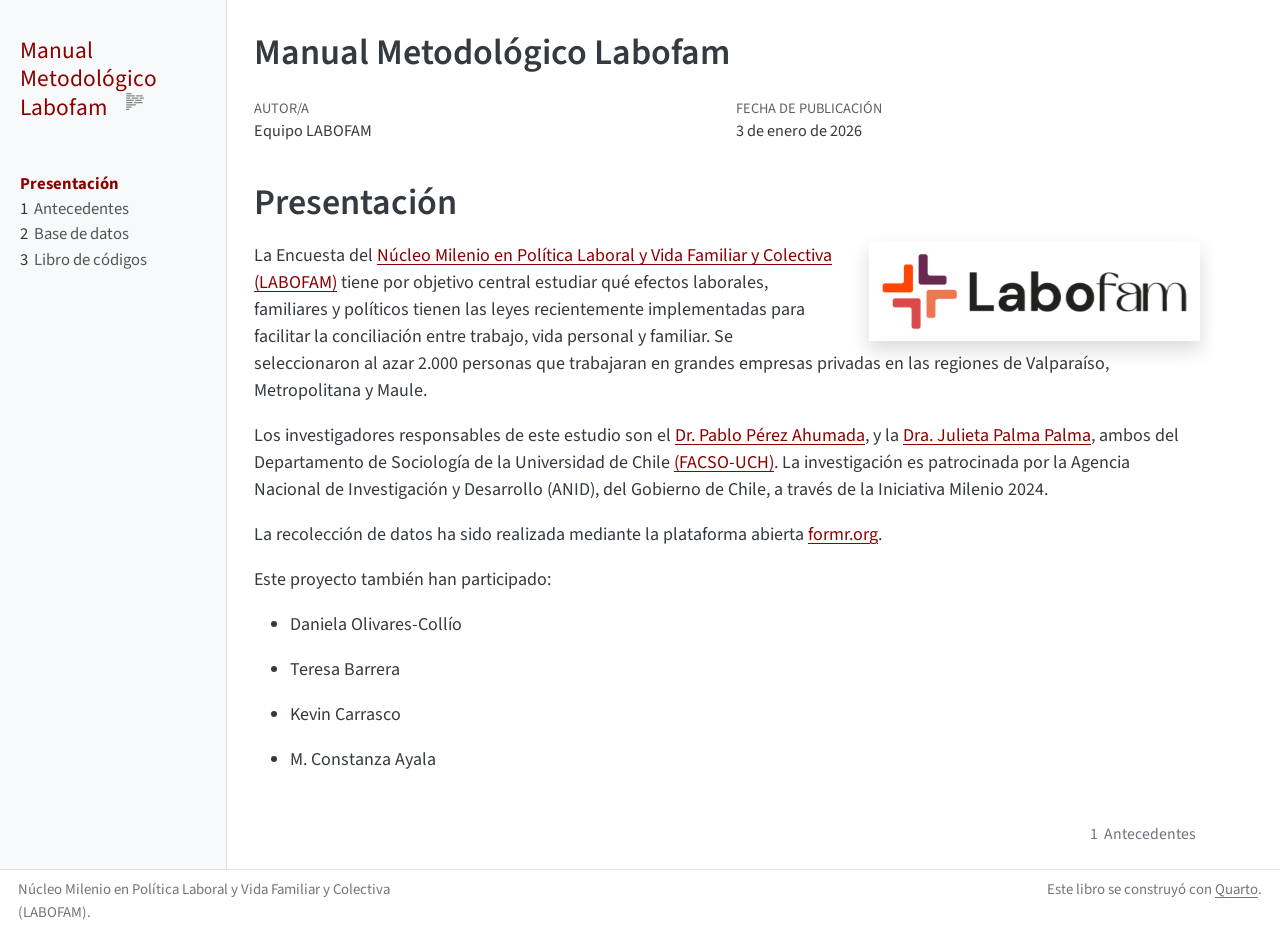
==== docs/index.html @ 16f9376f "Initial commit" ====
<!DOCTYPE html>
<html xmlns="http://www.w3.org/1999/xhtml" lang="es" xml:lang="es"><head>

<meta charset="utf-8">
<meta name="generator" content="quarto-1.7.33">

<meta name="viewport" content="width=device-width, initial-scale=1.0, user-scalable=yes">

<meta name="author" content="Equipo LABOFAM">

<title>Manual Metodológico Labofam</title>
<style>
code{white-space: pre-wrap;}
span.smallcaps{font-variant: small-caps;}
div.columns{display: flex; gap: min(4vw, 1.5em);}
div.column{flex: auto; overflow-x: auto;}
div.hanging-indent{margin-left: 1.5em; text-indent: -1.5em;}
ul.task-list{list-style: none;}
ul.task-list li input[type="checkbox"] {
  width: 0.8em;
  margin: 0 0.8em 0.2em -1em; /* quarto-specific, see https://github.com/quarto-dev/quarto-cli/issues/4556 */ 
  vertical-align: middle;
}
</style>


<script src="site_libs/quarto-nav/quarto-nav.js"></script>
<script src="site_libs/quarto-nav/headroom.min.js"></script>
<script src="site_libs/clipboard/clipboard.min.js"></script>
<script src="site_libs/quarto-search/autocomplete.umd.js"></script>
<script src="site_libs/quarto-search/fuse.min.js"></script>
<script src="site_libs/quarto-search/quarto-search.js"></script>
<meta name="quarto:offset" content="./">
<link href="./01-antecedents.html" rel="next">
<link href="./labofam.svg" rel="icon" type="image/svg+xml">
<script src="site_libs/quarto-html/quarto.js" type="module"></script>
<script src="site_libs/quarto-html/tabsets/tabsets.js" type="module"></script>
<script src="site_libs/quarto-html/popper.min.js"></script>
<script src="site_libs/quarto-html/tippy.umd.min.js"></script>
<script src="site_libs/quarto-html/anchor.min.js"></script>
<link href="site_libs/quarto-html/tippy.css" rel="stylesheet">
<link href="site_libs/quarto-html/quarto-syntax-highlighting-ea385d0e468b0dd5ea5bf0780b1290d9.css" rel="stylesheet" id="quarto-text-highlighting-styles">
<script src="site_libs/bootstrap/bootstrap.min.js"></script>
<link href="site_libs/bootstrap/bootstrap-icons.css" rel="stylesheet">
<link href="site_libs/bootstrap/bootstrap-22fdcfaab783b4487571ea21b132e35e.min.css" rel="stylesheet" append-hash="true" id="quarto-bootstrap" data-mode="light">
<script id="quarto-search-options" type="application/json">{
  "location": "sidebar",
  "copy-button": false,
  "collapse-after": 3,
  "panel-placement": "start",
  "type": "textbox",
  "limit": 50,
  "keyboard-shortcut": [
    "f",
    "/",
    "s"
  ],
  "language": {
    "search-no-results-text": "Sin resultados",
    "search-matching-documents-text": "documentos encontrados",
    "search-copy-link-title": "Copiar el enlace en la búsqueda",
    "search-hide-matches-text": "Ocultar resultados adicionales",
    "search-more-match-text": "resultado adicional en este documento",
    "search-more-matches-text": "resultados adicionales en este documento",
    "search-clear-button-title": "Borrar",
    "search-text-placeholder": "",
    "search-detached-cancel-button-title": "Cancelar",
    "search-submit-button-title": "Enviar",
    "search-label": "Buscar"
  }
}</script>


</head>

<body class="nav-sidebar docked fullcontent quarto-light">

<div id="quarto-search-results"></div>
  <header id="quarto-header" class="headroom fixed-top">
  <nav class="quarto-secondary-nav">
    <div class="container-fluid d-flex">
      <button type="button" class="quarto-btn-toggle btn" data-bs-toggle="collapse" role="button" data-bs-target=".quarto-sidebar-collapse-item" aria-controls="quarto-sidebar" aria-expanded="false" aria-label="Alternar barra lateral" onclick="if (window.quartoToggleHeadroom) { window.quartoToggleHeadroom(); }">
        <i class="bi bi-layout-text-sidebar-reverse"></i>
      </button>
        <nav class="quarto-page-breadcrumbs" aria-label="breadcrumb"><ol class="breadcrumb"><li class="breadcrumb-item"><a href="./index.html">Presentación</a></li></ol></nav>
        <a class="flex-grow-1" role="navigation" data-bs-toggle="collapse" data-bs-target=".quarto-sidebar-collapse-item" aria-controls="quarto-sidebar" aria-expanded="false" aria-label="Alternar barra lateral" onclick="if (window.quartoToggleHeadroom) { window.quartoToggleHeadroom(); }">      
        </a>
      <button type="button" class="btn quarto-search-button" aria-label="Buscar" onclick="window.quartoOpenSearch();">
        <i class="bi bi-search"></i>
      </button>
    </div>
  </nav>
</header>
<!-- content -->
<div id="quarto-content" class="quarto-container page-columns page-rows-contents page-layout-article">
<!-- sidebar -->
  <nav id="quarto-sidebar" class="sidebar collapse collapse-horizontal quarto-sidebar-collapse-item sidebar-navigation docked overflow-auto">
    <div class="pt-lg-2 mt-2 text-left sidebar-header">
    <div class="sidebar-title mb-0 py-0">
      <a href="./">Manual Metodológico Labofam</a> 
        <div class="sidebar-tools-main">
    <a href="https://github.com/kevin-carrasco/labofam-codebook" title="Ejecutar el código" class="quarto-navigation-tool px-1" aria-label="Ejecutar el código"><i class="bi bi-github"></i></a>
  <a href="" class="quarto-reader-toggle quarto-navigation-tool px-1" onclick="window.quartoToggleReader(); return false;" title="Alternar modo lector">
  <div class="quarto-reader-toggle-btn">
  <i class="bi"></i>
  </div>
</a>
</div>
    </div>
      </div>
        <div class="mt-2 flex-shrink-0 align-items-center">
        <div class="sidebar-search">
        <div id="quarto-search" class="" title="Buscar"></div>
        </div>
        </div>
    <div class="sidebar-menu-container"> 
    <ul class="list-unstyled mt-1">
        <li class="sidebar-item">
  <div class="sidebar-item-container"> 
  <a href="./index.html" class="sidebar-item-text sidebar-link active">
 <span class="menu-text">Presentación</span></a>
  </div>
</li>
        <li class="sidebar-item">
  <div class="sidebar-item-container"> 
  <a href="./01-antecedents.html" class="sidebar-item-text sidebar-link">
 <span class="menu-text"><span class="chapter-number">1</span>&nbsp; <span class="chapter-title">Antecedentes</span></span></a>
  </div>
</li>
        <li class="sidebar-item">
  <div class="sidebar-item-container"> 
  <a href="./02-database.html" class="sidebar-item-text sidebar-link">
 <span class="menu-text"><span class="chapter-number">2</span>&nbsp; <span class="chapter-title">Base de datos</span></span></a>
  </div>
</li>
        <li class="sidebar-item">
  <div class="sidebar-item-container"> 
  <a href="./03-codebook.html" class="sidebar-item-text sidebar-link">
 <span class="menu-text"><span class="chapter-number">3</span>&nbsp; <span class="chapter-title">Libro de códigos</span></span></a>
  </div>
</li>
    </ul>
    </div>
</nav>
<div id="quarto-sidebar-glass" class="quarto-sidebar-collapse-item" data-bs-toggle="collapse" data-bs-target=".quarto-sidebar-collapse-item"></div>
<!-- margin-sidebar -->
    
<!-- main -->
<main class="content" id="quarto-document-content">

<header id="title-block-header" class="quarto-title-block default">
<div class="quarto-title">
<h1 class="title">Manual Metodológico Labofam</h1>
</div>



<div class="quarto-title-meta">

    <div>
    <div class="quarto-title-meta-heading">Autor/a</div>
    <div class="quarto-title-meta-contents">
             <p>Equipo LABOFAM </p>
          </div>
  </div>
    
    <div>
    <div class="quarto-title-meta-heading">Fecha de publicación</div>
    <div class="quarto-title-meta-contents">
      <p class="date">3 de enero de 2026</p>
    </div>
  </div>
  
    
  </div>
  


</header>



<section id="presentación" class="level1 unnumbered">
<h1 class="unnumbered">Presentación</h1><p><img src="labofam.svg" title="Manual Metodológico Labofam" class="quarto-cover-image nolightbox img-fluid"></p>
<p>La Encuesta del <a href="https://labofam.cl/">Núcleo Milenio en Política Laboral y Vida Familiar y Colectiva (LABOFAM)</a> tiene por objetivo central estudiar qué efectos laborales, familiares y políticos tienen las leyes recientemente implementadas para facilitar la conciliación entre trabajo, vida personal y familiar. Se seleccionaron al azar 2.000 personas que trabajaran en grandes empresas privadas en las regiones de Valparaíso, Metropolitana y Maule.</p>
<p>Los investigadores responsables de este estudio son el <a href="https://labofam.cl/2025/06/05/pablo-perez-ahumada/">Dr.&nbsp;Pablo Pérez Ahumada</a>, y la <a href="https://labofam.cl/2025/06/05/julieta-palma/">Dra. Julieta Palma Palma</a>, ambos del Departamento de Sociología de la Universidad de Chile <a href="https://facso.uchile.cl/">(FACSO-UCH)</a>. La investigación es patrocinada por la Agencia Nacional de Investigación y Desarrollo (ANID), del Gobierno de Chile, a través de la Iniciativa Milenio 2024.</p>
<p>La recolección de datos ha sido realizada mediante la plataforma abierta <a href="https://formr.org">formr.org</a>.</p>
<p>Este proyecto también han participado:</p>
<ul>
<li><p>Daniela Olivares-Collío</p></li>
<li><p>Teresa Barrera</p></li>
<li><p>Kevin Carrasco</p></li>
<li><p>M. Constanza Ayala</p></li>
</ul>


</section>

</main> <!-- /main -->
<script id="quarto-html-after-body" type="application/javascript">
  window.document.addEventListener("DOMContentLoaded", function (event) {
    const icon = "";
    const anchorJS = new window.AnchorJS();
    anchorJS.options = {
      placement: 'right',
      icon: icon
    };
    anchorJS.add('.anchored');
    const isCodeAnnotation = (el) => {
      for (const clz of el.classList) {
        if (clz.startsWith('code-annotation-')) {                     
          return true;
        }
      }
      return false;
    }
    const onCopySuccess = function(e) {
      // button target
      const button = e.trigger;
      // don't keep focus
      button.blur();
      // flash "checked"
      button.classList.add('code-copy-button-checked');
      var currentTitle = button.getAttribute("title");
      button.setAttribute("title", "Copiado");
      let tooltip;
      if (window.bootstrap) {
        button.setAttribute("data-bs-toggle", "tooltip");
        button.setAttribute("data-bs-placement", "left");
        button.setAttribute("data-bs-title", "Copiado");
        tooltip = new bootstrap.Tooltip(button, 
          { trigger: "manual", 
            customClass: "code-copy-button-tooltip",
            offset: [0, -8]});
        tooltip.show();    
      }
      setTimeout(function() {
        if (tooltip) {
          tooltip.hide();
          button.removeAttribute("data-bs-title");
          button.removeAttribute("data-bs-toggle");
          button.removeAttribute("data-bs-placement");
        }
        button.setAttribute("title", currentTitle);
        button.classList.remove('code-copy-button-checked');
      }, 1000);
      // clear code selection
      e.clearSelection();
    }
    const getTextToCopy = function(trigger) {
        const codeEl = trigger.previousElementSibling.cloneNode(true);
        for (const childEl of codeEl.children) {
          if (isCodeAnnotation(childEl)) {
            childEl.remove();
          }
        }
        return codeEl.innerText;
    }
    const clipboard = new window.ClipboardJS('.code-copy-button:not([data-in-quarto-modal])', {
      text: getTextToCopy
    });
    clipboard.on('success', onCopySuccess);
    if (window.document.getElementById('quarto-embedded-source-code-modal')) {
      const clipboardModal = new window.ClipboardJS('.code-copy-button[data-in-quarto-modal]', {
        text: getTextToCopy,
        container: window.document.getElementById('quarto-embedded-source-code-modal')
      });
      clipboardModal.on('success', onCopySuccess);
    }
      var localhostRegex = new RegExp(/^(?:http|https):\/\/localhost\:?[0-9]*\//);
      var mailtoRegex = new RegExp(/^mailto:/);
        var filterRegex = new RegExp('/' + window.location.host + '/');
      var isInternal = (href) => {
          return filterRegex.test(href) || localhostRegex.test(href) || mailtoRegex.test(href);
      }
      // Inspect non-navigation links and adorn them if external
     var links = window.document.querySelectorAll('a[href]:not(.nav-link):not(.navbar-brand):not(.toc-action):not(.sidebar-link):not(.sidebar-item-toggle):not(.pagination-link):not(.no-external):not([aria-hidden]):not(.dropdown-item):not(.quarto-navigation-tool):not(.about-link)');
      for (var i=0; i<links.length; i++) {
        const link = links[i];
        if (!isInternal(link.href)) {
          // undo the damage that might have been done by quarto-nav.js in the case of
          // links that we want to consider external
          if (link.dataset.originalHref !== undefined) {
            link.href = link.dataset.originalHref;
          }
        }
      }
    function tippyHover(el, contentFn, onTriggerFn, onUntriggerFn) {
      const config = {
        allowHTML: true,
        maxWidth: 500,
        delay: 100,
        arrow: false,
        appendTo: function(el) {
            return el.parentElement;
        },
        interactive: true,
        interactiveBorder: 10,
        theme: 'quarto',
        placement: 'bottom-start',
      };
      if (contentFn) {
        config.content = contentFn;
      }
      if (onTriggerFn) {
        config.onTrigger = onTriggerFn;
      }
      if (onUntriggerFn) {
        config.onUntrigger = onUntriggerFn;
      }
      window.tippy(el, config); 
    }
    const noterefs = window.document.querySelectorAll('a[role="doc-noteref"]');
    for (var i=0; i<noterefs.length; i++) {
      const ref = noterefs[i];
      tippyHover(ref, function() {
        // use id or data attribute instead here
        let href = ref.getAttribute('data-footnote-href') || ref.getAttribute('href');
        try { href = new URL(href).hash; } catch {}
        const id = href.replace(/^#\/?/, "");
        const note = window.document.getElementById(id);
        if (note) {
          return note.innerHTML;
        } else {
          return "";
        }
      });
    }
    const xrefs = window.document.querySelectorAll('a.quarto-xref');
    const processXRef = (id, note) => {
      // Strip column container classes
      const stripColumnClz = (el) => {
        el.classList.remove("page-full", "page-columns");
        if (el.children) {
          for (const child of el.children) {
            stripColumnClz(child);
          }
        }
      }
      stripColumnClz(note)
      if (id === null || id.startsWith('sec-')) {
        // Special case sections, only their first couple elements
        const container = document.createElement("div");
        if (note.children && note.children.length > 2) {
          container.appendChild(note.children[0].cloneNode(true));
          for (let i = 1; i < note.children.length; i++) {
            const child = note.children[i];
            if (child.tagName === "P" && child.innerText === "") {
              continue;
            } else {
              container.appendChild(child.cloneNode(true));
              break;
            }
          }
          if (window.Quarto?.typesetMath) {
            window.Quarto.typesetMath(container);
          }
          return container.innerHTML
        } else {
          if (window.Quarto?.typesetMath) {
            window.Quarto.typesetMath(note);
          }
          return note.innerHTML;
        }
      } else {
        // Remove any anchor links if they are present
        const anchorLink = note.querySelector('a.anchorjs-link');
        if (anchorLink) {
          anchorLink.remove();
        }
        if (window.Quarto?.typesetMath) {
          window.Quarto.typesetMath(note);
        }
        if (note.classList.contains("callout")) {
          return note.outerHTML;
        } else {
          return note.innerHTML;
        }
      }
    }
    for (var i=0; i<xrefs.length; i++) {
      const xref = xrefs[i];
      tippyHover(xref, undefined, function(instance) {
        instance.disable();
        let url = xref.getAttribute('href');
        let hash = undefined; 
        if (url.startsWith('#')) {
          hash = url;
        } else {
          try { hash = new URL(url).hash; } catch {}
        }
        if (hash) {
          const id = hash.replace(/^#\/?/, "");
          const note = window.document.getElementById(id);
          if (note !== null) {
            try {
              const html = processXRef(id, note.cloneNode(true));
              instance.setContent(html);
            } finally {
              instance.enable();
              instance.show();
            }
          } else {
            // See if we can fetch this
            fetch(url.split('#')[0])
            .then(res => res.text())
            .then(html => {
              const parser = new DOMParser();
              const htmlDoc = parser.parseFromString(html, "text/html");
              const note = htmlDoc.getElementById(id);
              if (note !== null) {
                const html = processXRef(id, note);
                instance.setContent(html);
              } 
            }).finally(() => {
              instance.enable();
              instance.show();
            });
          }
        } else {
          // See if we can fetch a full url (with no hash to target)
          // This is a special case and we should probably do some content thinning / targeting
          fetch(url)
          .then(res => res.text())
          .then(html => {
            const parser = new DOMParser();
            const htmlDoc = parser.parseFromString(html, "text/html");
            const note = htmlDoc.querySelector('main.content');
            if (note !== null) {
              // This should only happen for chapter cross references
              // (since there is no id in the URL)
              // remove the first header
              if (note.children.length > 0 && note.children[0].tagName === "HEADER") {
                note.children[0].remove();
              }
              const html = processXRef(null, note);
              instance.setContent(html);
            } 
          }).finally(() => {
            instance.enable();
            instance.show();
          });
        }
      }, function(instance) {
      });
    }
        let selectedAnnoteEl;
        const selectorForAnnotation = ( cell, annotation) => {
          let cellAttr = 'data-code-cell="' + cell + '"';
          let lineAttr = 'data-code-annotation="' +  annotation + '"';
          const selector = 'span[' + cellAttr + '][' + lineAttr + ']';
          return selector;
        }
        const selectCodeLines = (annoteEl) => {
          const doc = window.document;
          const targetCell = annoteEl.getAttribute("data-target-cell");
          const targetAnnotation = annoteEl.getAttribute("data-target-annotation");
          const annoteSpan = window.document.querySelector(selectorForAnnotation(targetCell, targetAnnotation));
          const lines = annoteSpan.getAttribute("data-code-lines").split(",");
          const lineIds = lines.map((line) => {
            return targetCell + "-" + line;
          })
          let top = null;
          let height = null;
          let parent = null;
          if (lineIds.length > 0) {
              //compute the position of the single el (top and bottom and make a div)
              const el = window.document.getElementById(lineIds[0]);
              top = el.offsetTop;
              height = el.offsetHeight;
              parent = el.parentElement.parentElement;
            if (lineIds.length > 1) {
              const lastEl = window.document.getElementById(lineIds[lineIds.length - 1]);
              const bottom = lastEl.offsetTop + lastEl.offsetHeight;
              height = bottom - top;
            }
            if (top !== null && height !== null && parent !== null) {
              // cook up a div (if necessary) and position it 
              let div = window.document.getElementById("code-annotation-line-highlight");
              if (div === null) {
                div = window.document.createElement("div");
                div.setAttribute("id", "code-annotation-line-highlight");
                div.style.position = 'absolute';
                parent.appendChild(div);
              }
              div.style.top = top - 2 + "px";
              div.style.height = height + 4 + "px";
              div.style.left = 0;
              let gutterDiv = window.document.getElementById("code-annotation-line-highlight-gutter");
              if (gutterDiv === null) {
                gutterDiv = window.document.createElement("div");
                gutterDiv.setAttribute("id", "code-annotation-line-highlight-gutter");
                gutterDiv.style.position = 'absolute';
                const codeCell = window.document.getElementById(targetCell);
                const gutter = codeCell.querySelector('.code-annotation-gutter');
                gutter.appendChild(gutterDiv);
              }
              gutterDiv.style.top = top - 2 + "px";
              gutterDiv.style.height = height + 4 + "px";
            }
            selectedAnnoteEl = annoteEl;
          }
        };
        const unselectCodeLines = () => {
          const elementsIds = ["code-annotation-line-highlight", "code-annotation-line-highlight-gutter"];
          elementsIds.forEach((elId) => {
            const div = window.document.getElementById(elId);
            if (div) {
              div.remove();
            }
          });
          selectedAnnoteEl = undefined;
        };
          // Handle positioning of the toggle
      window.addEventListener(
        "resize",
        throttle(() => {
          elRect = undefined;
          if (selectedAnnoteEl) {
            selectCodeLines(selectedAnnoteEl);
          }
        }, 10)
      );
      function throttle(fn, ms) {
      let throttle = false;
      let timer;
        return (...args) => {
          if(!throttle) { // first call gets through
              fn.apply(this, args);
              throttle = true;
          } else { // all the others get throttled
              if(timer) clearTimeout(timer); // cancel #2
              timer = setTimeout(() => {
                fn.apply(this, args);
                timer = throttle = false;
              }, ms);
          }
        };
      }
        // Attach click handler to the DT
        const annoteDls = window.document.querySelectorAll('dt[data-target-cell]');
        for (const annoteDlNode of annoteDls) {
          annoteDlNode.addEventListener('click', (event) => {
            const clickedEl = event.target;
            if (clickedEl !== selectedAnnoteEl) {
              unselectCodeLines();
              const activeEl = window.document.querySelector('dt[data-target-cell].code-annotation-active');
              if (activeEl) {
                activeEl.classList.remove('code-annotation-active');
              }
              selectCodeLines(clickedEl);
              clickedEl.classList.add('code-annotation-active');
            } else {
              // Unselect the line
              unselectCodeLines();
              clickedEl.classList.remove('code-annotation-active');
            }
          });
        }
    const findCites = (el) => {
      const parentEl = el.parentElement;
      if (parentEl) {
        const cites = parentEl.dataset.cites;
        if (cites) {
          return {
            el,
            cites: cites.split(' ')
          };
        } else {
          return findCites(el.parentElement)
        }
      } else {
        return undefined;
      }
    };
    var bibliorefs = window.document.querySelectorAll('a[role="doc-biblioref"]');
    for (var i=0; i<bibliorefs.length; i++) {
      const ref = bibliorefs[i];
      const citeInfo = findCites(ref);
      if (citeInfo) {
        tippyHover(citeInfo.el, function() {
          var popup = window.document.createElement('div');
          citeInfo.cites.forEach(function(cite) {
            var citeDiv = window.document.createElement('div');
            citeDiv.classList.add('hanging-indent');
            citeDiv.classList.add('csl-entry');
            var biblioDiv = window.document.getElementById('ref-' + cite);
            if (biblioDiv) {
              citeDiv.innerHTML = biblioDiv.innerHTML;
            }
            popup.appendChild(citeDiv);
          });
          return popup.innerHTML;
        });
      }
    }
  });
  </script>
<nav class="page-navigation">
  <div class="nav-page nav-page-previous">
  </div>
  <div class="nav-page nav-page-next">
      <a href="./01-antecedents.html" class="pagination-link" aria-label="Antecedentes">
        <span class="nav-page-text"><span class="chapter-number">1</span>&nbsp; <span class="chapter-title">Antecedentes</span></span> <i class="bi bi-arrow-right-short"></i>
      </a>
  </div>
</nav>
</div> <!-- /content -->
<footer class="footer">
  <div class="nav-footer">
    <div class="nav-footer-left">
<p>Núcleo Milenio en Política Laboral y Vida Familiar y Colectiva (LABOFAM).</p>
</div>   
    <div class="nav-footer-center">
      &nbsp;
    </div>
    <div class="nav-footer-right">
<p>Este libro se construyó con <a href="https://quarto.org/">Quarto</a>.</p>
</div>
  </div>
</footer>




</body></html>
---- docs/site_libs/quarto-html/quarto-syntax-highlighting-ea385d0e468b0dd5ea5bf0780b1290d9.css ----
/* quarto syntax highlight colors */
:root {
  --quarto-hl-ot-color: #003B4F;
  --quarto-hl-at-color: #657422;
  --quarto-hl-ss-color: #20794D;
  --quarto-hl-an-color: #5E5E5E;
  --quarto-hl-fu-color: #4758AB;
  --quarto-hl-st-color: #20794D;
  --quarto-hl-cf-color: #003B4F;
  --quarto-hl-op-color: #5E5E5E;
  --quarto-hl-er-color: #AD0000;
  --quarto-hl-bn-color: #AD0000;
  --quarto-hl-al-color: #AD0000;
  --quarto-hl-va-color: #111111;
  --quarto-hl-bu-color: inherit;
  --quarto-hl-ex-color: inherit;
  --quarto-hl-pp-color: #AD0000;
  --quarto-hl-in-color: #5E5E5E;
  --quarto-hl-vs-color: #20794D;
  --quarto-hl-wa-color: #5E5E5E;
  --quarto-hl-do-color: #5E5E5E;
  --quarto-hl-im-color: #00769E;
  --quarto-hl-ch-color: #20794D;
  --quarto-hl-dt-color: #AD0000;
  --quarto-hl-fl-color: #AD0000;
  --quarto-hl-co-color: #5E5E5E;
  --quarto-hl-cv-color: #5E5E5E;
  --quarto-hl-cn-color: #8f5902;
  --quarto-hl-sc-color: #5E5E5E;
  --quarto-hl-dv-color: #AD0000;
  --quarto-hl-kw-color: #003B4F;
}

/* other quarto variables */
:root {
  --quarto-font-monospace: SFMono-Regular, Menlo, Monaco, Consolas, "Liberation Mono", "Courier New", monospace;
}

/* syntax highlight based on Pandoc's rules */
pre > code.sourceCode > span {
  color: #003B4F;
}

code.sourceCode > span {
  color: #003B4F;
}

div.sourceCode,
div.sourceCode pre.sourceCode {
  color: #003B4F;
}

/* Normal */
code span {
  color: #003B4F;
}

/* Alert */
code span.al {
  color: #AD0000;
  font-style: inherit;
}

/* Annotation */
code span.an {
  color: #5E5E5E;
  font-style: inherit;
}

/* Attribute */
code span.at {
  color: #657422;
  font-style: inherit;
}

/* BaseN */
code span.bn {
  color: #AD0000;
  font-style: inherit;
}

/* BuiltIn */
code span.bu {
  font-style: inherit;
}

/* ControlFlow */
code span.cf {
  color: #003B4F;
  font-weight: bold;
  font-style: inherit;
}

/* Char */
code span.ch {
  color: #20794D;
  font-style: inherit;
}

/* Constant */
code span.cn {
  color: #8f5902;
  font-style: inherit;
}

/* Comment */
code span.co {
  color: #5E5E5E;
  font-style: inherit;
}

/* CommentVar */
code span.cv {
  color: #5E5E5E;
  font-style: italic;
}

/* Documentation */
code span.do {
  color: #5E5E5E;
  font-style: italic;
}

/* DataType */
code span.dt {
  color: #AD0000;
  font-style: inherit;
}

/* DecVal */
code span.dv {
  color: #AD0000;
  font-style: inherit;
}

/* Error */
code span.er {
  color: #AD0000;
  font-style: inherit;
}

/* Extension */
code span.ex {
  font-style: inherit;
}

/* Float */
code span.fl {
  color: #AD0000;
  font-style: inherit;
}

/* Function */
code span.fu {
  color: #4758AB;
  font-style: inherit;
}

/* Import */
code span.im {
  color: #00769E;
  font-style: inherit;
}

/* Information */
code span.in {
  color: #5E5E5E;
  font-style: inherit;
}

/* Keyword */
code span.kw {
  color: #003B4F;
  font-weight: bold;
  font-style: inherit;
}

/* Operator */
code span.op {
  color: #5E5E5E;
  font-style: inherit;
}

/* Other */
code span.ot {
  color: #003B4F;
  font-style: inherit;
}

/* Preprocessor */
code span.pp {
  color: #AD0000;
  font-style: inherit;
}

/* SpecialChar */
code span.sc {
  color: #5E5E5E;
  font-style: inherit;
}

/* SpecialString */
code span.ss {
  color: #20794D;
  font-style: inherit;
}

/* String */
code span.st {
  color: #20794D;
  font-style: inherit;
}

/* Variable */
code span.va {
  color: #111111;
  font-style: inherit;
}

/* VerbatimString */
code span.vs {
  color: #20794D;
  font-style: inherit;
}

/* Warning */
code span.wa {
  color: #5E5E5E;
  font-style: italic;
}

.prevent-inlining {
  content: "</";
}

/*# sourceMappingURL=538754cbb4183396a2435bcb80637e05.css.map */
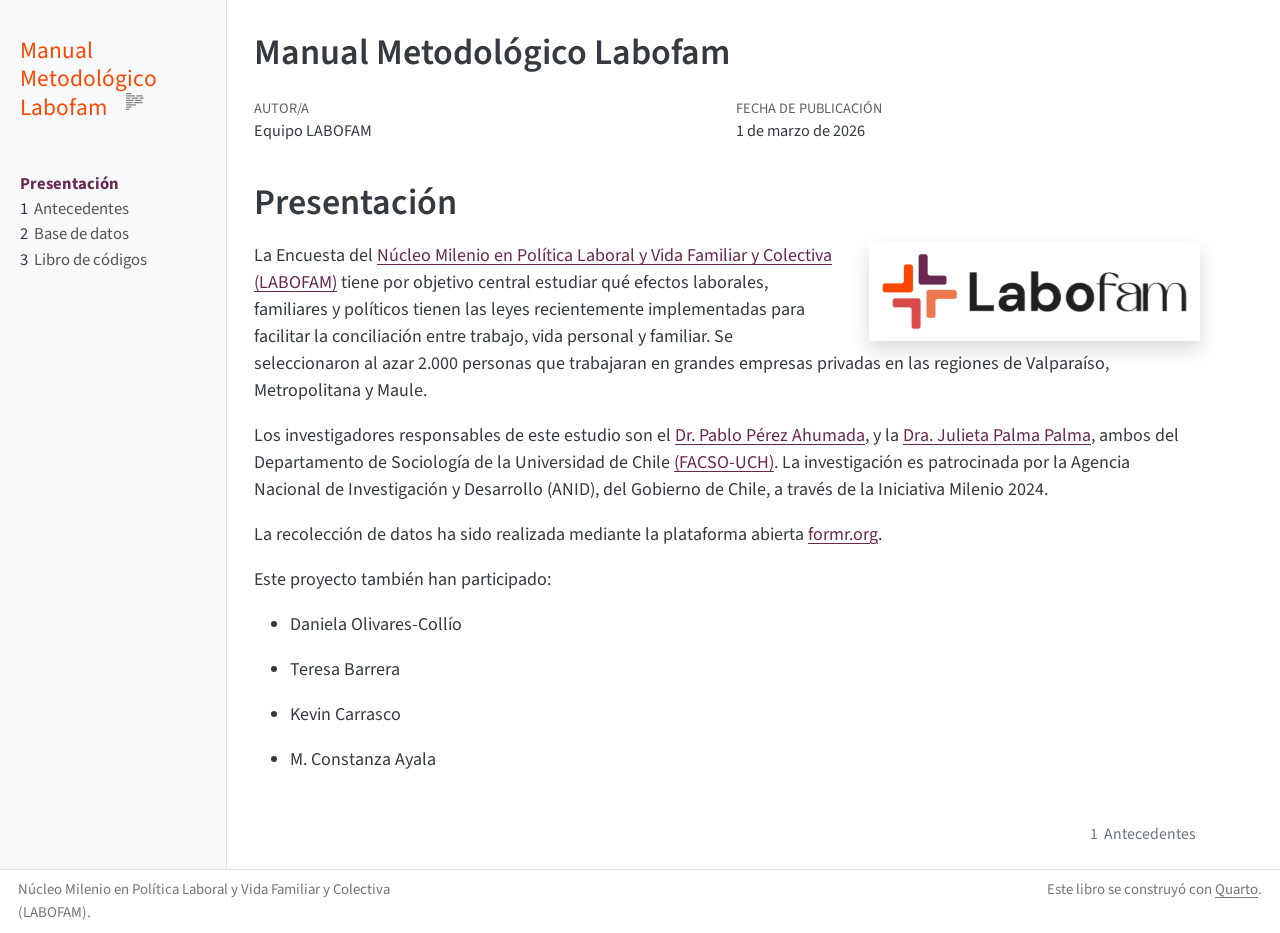
==== commit 77355e06: "change scss" ====
--- a/docs/index.html
+++ b/docs/index.html
@@ -42,7 +42,7 @@
 <link href="site_libs/quarto-html/quarto-syntax-highlighting-ea385d0e468b0dd5ea5bf0780b1290d9.css" rel="stylesheet" id="quarto-text-highlighting-styles">
 <script src="site_libs/bootstrap/bootstrap.min.js"></script>
 <link href="site_libs/bootstrap/bootstrap-icons.css" rel="stylesheet">
-<link href="site_libs/bootstrap/bootstrap-22fdcfaab783b4487571ea21b132e35e.min.css" rel="stylesheet" append-hash="true" id="quarto-bootstrap" data-mode="light">
+<link href="site_libs/bootstrap/bootstrap-011094333dcdd4004ea0c46231a401f7.min.css" rel="stylesheet" append-hash="true" id="quarto-bootstrap" data-mode="light">
 <script id="quarto-search-options" type="application/json">{
   "location": "sidebar",
   "copy-button": false,
@@ -167,7 +167,7 @@
     <div>
     <div class="quarto-title-meta-heading">Fecha de publicación</div>
     <div class="quarto-title-meta-contents">
-      <p class="date">3 de enero de 2026</p>
+      <p class="date">1 de marzo de 2026</p>
     </div>
   </div>
   
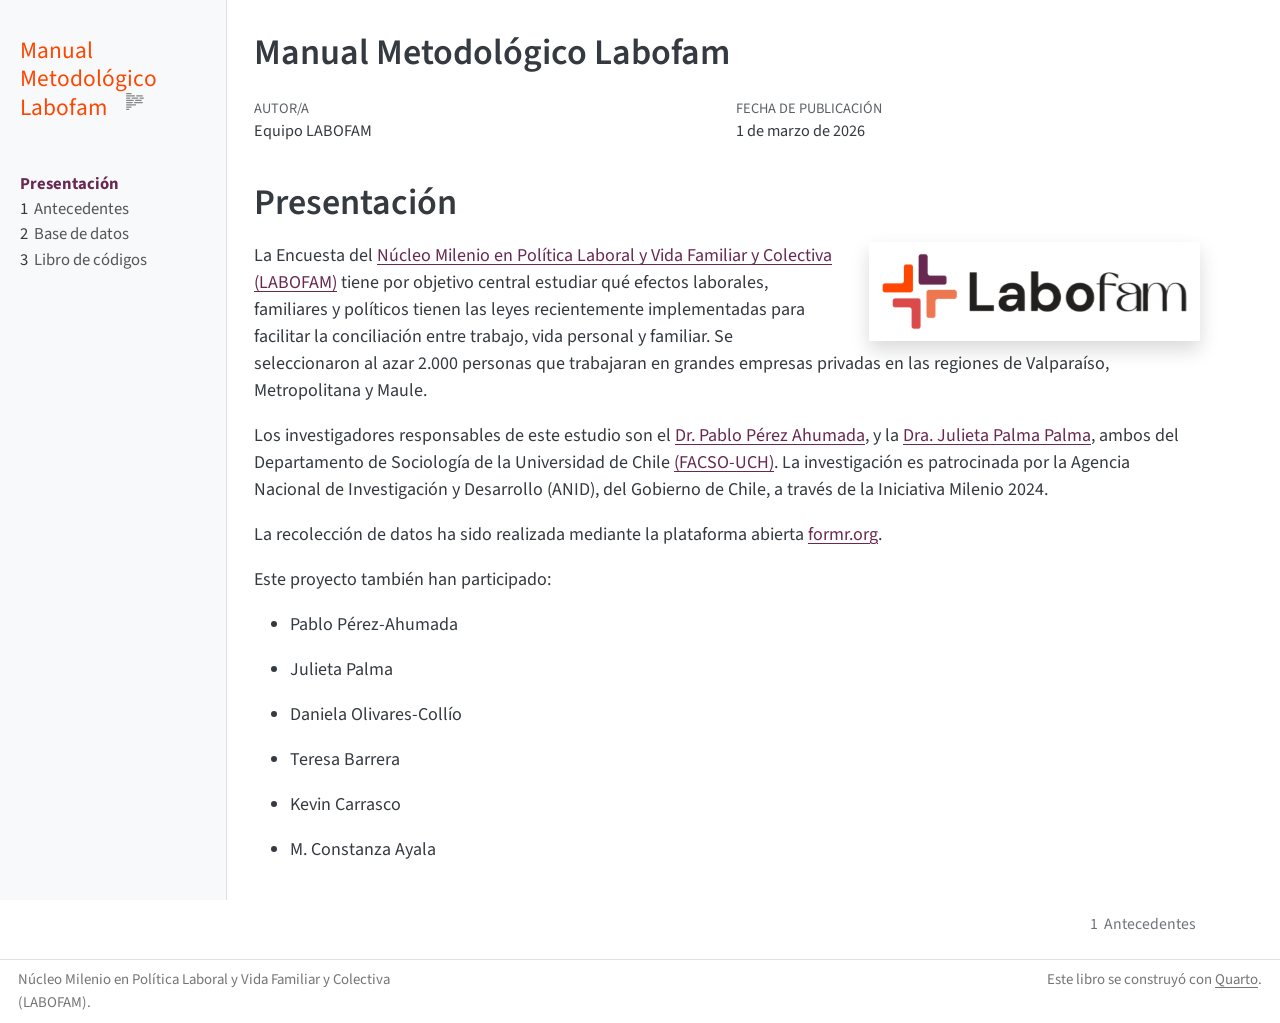
==== commit dbadb93a: "add members" ====
--- a/docs/index.html
+++ b/docs/index.html
@@ -187,6 +187,8 @@
 <p>La recolección de datos ha sido realizada mediante la plataforma abierta <a href="https://formr.org">formr.org</a>.</p>
 <p>Este proyecto también han participado:</p>
 <ul>
+<li><p>Pablo Pérez-Ahumada</p></li>
+<li><p>Julieta Palma</p></li>
 <li><p>Daniela Olivares-Collío</p></li>
 <li><p>Teresa Barrera</p></li>
 <li><p>Kevin Carrasco</p></li>
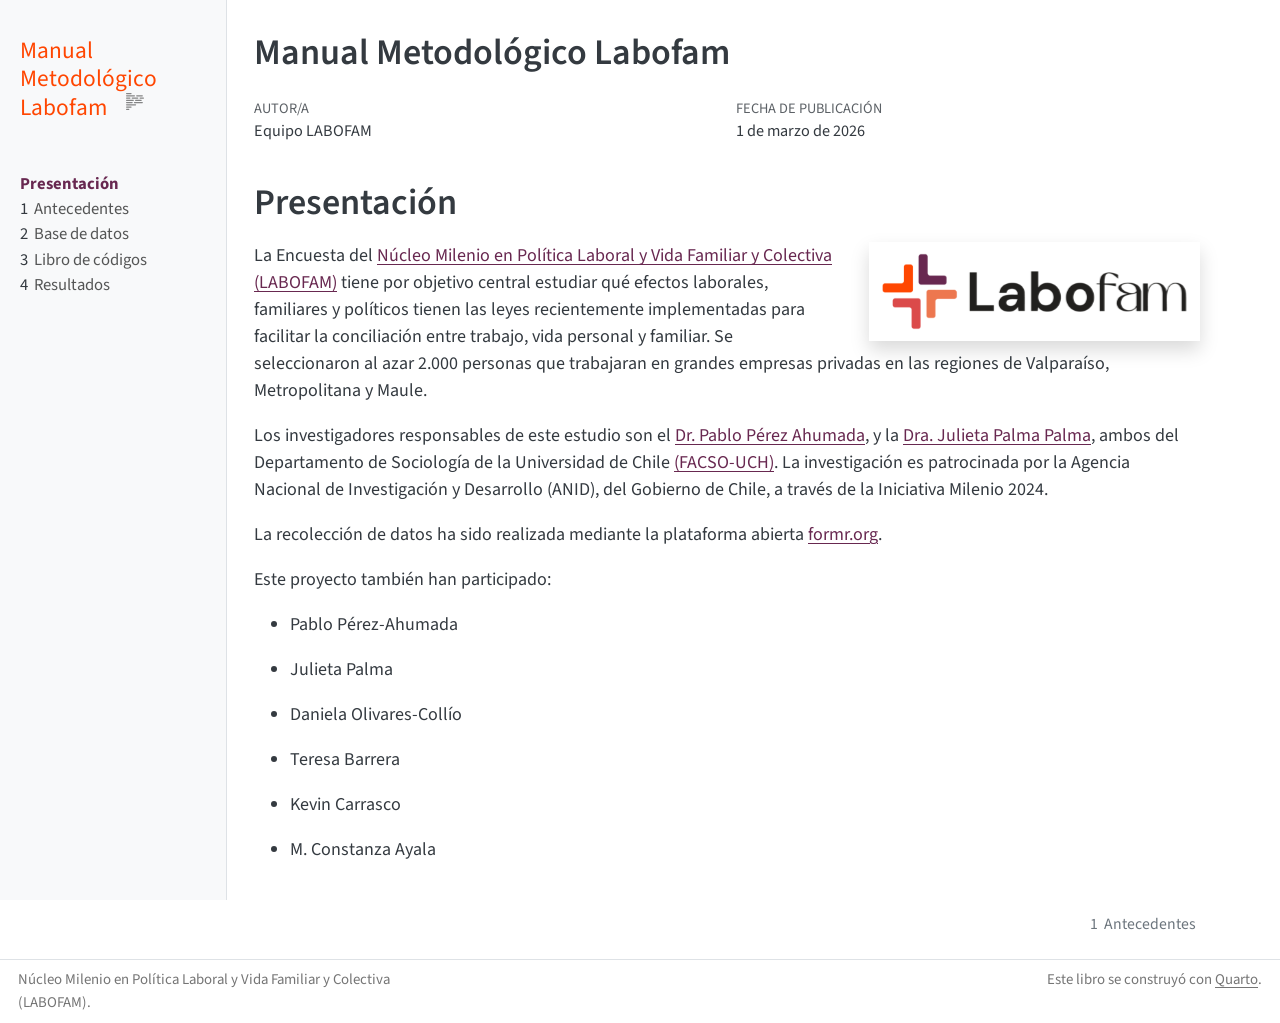
==== commit 1aa16580: "add primer reporte" ====
--- a/docs/index.html
+++ b/docs/index.html
@@ -137,6 +137,12 @@
   <div class="sidebar-item-container"> 
   <a href="./03-codebook.html" class="sidebar-item-text sidebar-link">
  <span class="menu-text"><span class="chapter-number">3</span>&nbsp; <span class="chapter-title">Libro de códigos</span></span></a>
+  </div>
+</li>
+        <li class="sidebar-item">
+  <div class="sidebar-item-container"> 
+  <a href="./04-results.html" class="sidebar-item-text sidebar-link">
+ <span class="menu-text"><span class="chapter-number">4</span>&nbsp; <span class="chapter-title">Resultados</span></span></a>
   </div>
 </li>
     </ul>
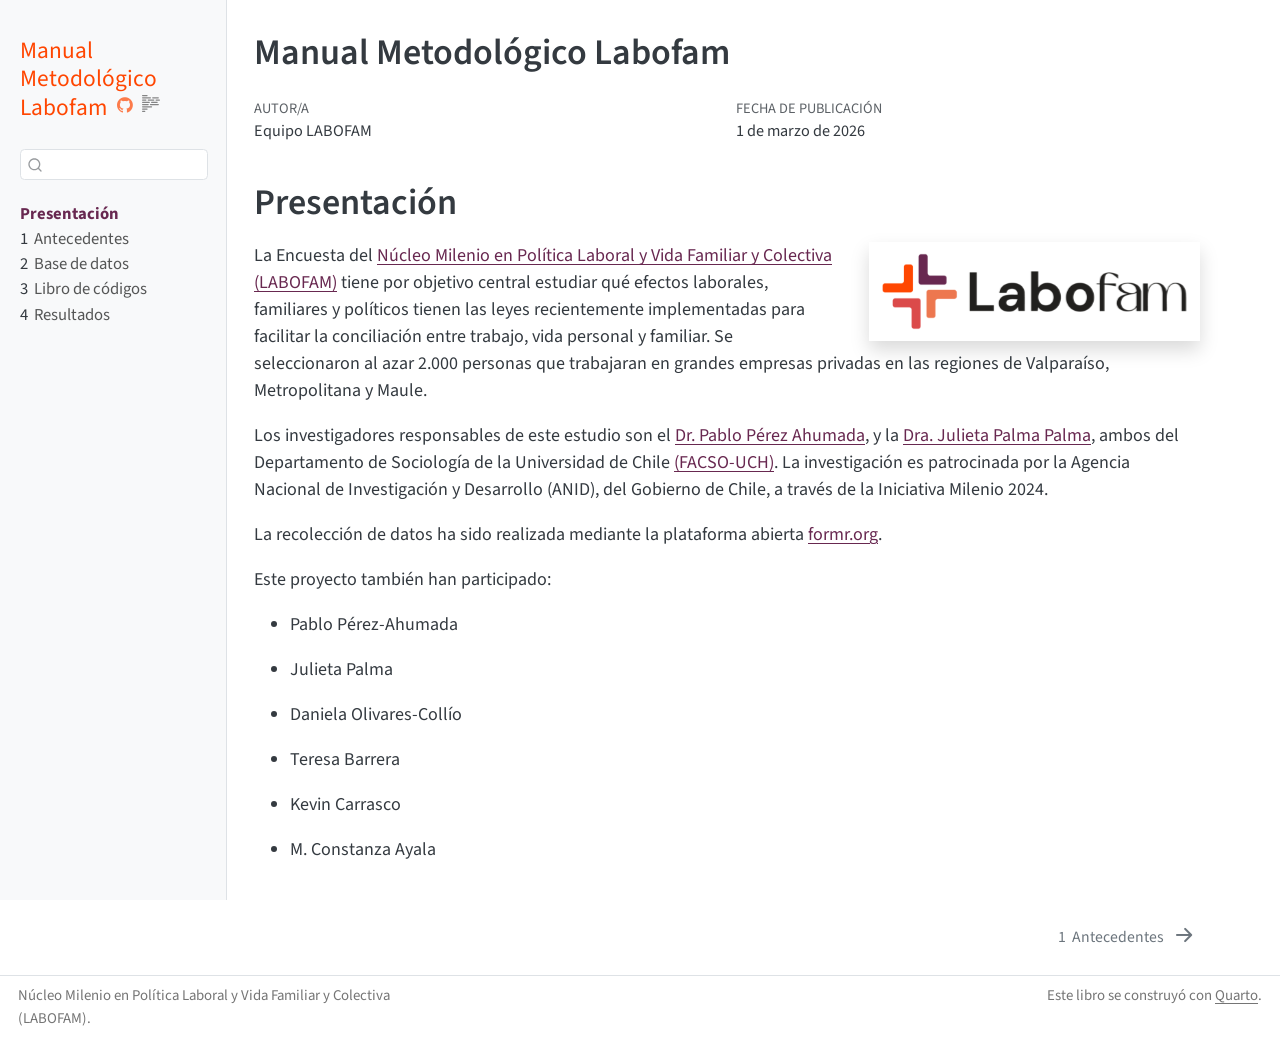
==== commit 9c069d60: "update 06/15" ====
--- a/docs/index.html
+++ b/docs/index.html
@@ -2,7 +2,7 @@
 <html xmlns="http://www.w3.org/1999/xhtml" lang="es" xml:lang="es"><head>
 
 <meta charset="utf-8">
-<meta name="generator" content="quarto-1.7.33">
+<meta name="generator" content="quarto-1.9.38">
 
 <meta name="viewport" content="width=device-width, initial-scale=1.0, user-scalable=yes">
 
@@ -10,6 +10,9 @@
 
 <title>Manual Metodológico Labofam</title>
 <style>
+/* Default styles provided by pandoc.
+** See https://pandoc.org/MANUAL.html#variables-for-html for config info.
+*/
 code{white-space: pre-wrap;}
 span.smallcaps{font-variant: small-caps;}
 div.columns{display: flex; gap: min(4vw, 1.5em);}
@@ -39,10 +42,10 @@
 <script src="site_libs/quarto-html/tippy.umd.min.js"></script>
 <script src="site_libs/quarto-html/anchor.min.js"></script>
 <link href="site_libs/quarto-html/tippy.css" rel="stylesheet">
-<link href="site_libs/quarto-html/quarto-syntax-highlighting-ea385d0e468b0dd5ea5bf0780b1290d9.css" rel="stylesheet" id="quarto-text-highlighting-styles">
+<link href="site_libs/quarto-html/quarto-syntax-highlighting-15634bcf2e68342d4ad2dfa704d543f6.css" rel="stylesheet" id="quarto-text-highlighting-styles">
 <script src="site_libs/bootstrap/bootstrap.min.js"></script>
 <link href="site_libs/bootstrap/bootstrap-icons.css" rel="stylesheet">
-<link href="site_libs/bootstrap/bootstrap-011094333dcdd4004ea0c46231a401f7.min.css" rel="stylesheet" append-hash="true" id="quarto-bootstrap" data-mode="light">
+<link href="site_libs/bootstrap/bootstrap-8269c2e733cf6a0f972bbc56917ac564.min.css" rel="stylesheet" append-hash="true" id="quarto-bootstrap" data-mode="light">
 <script id="quarto-search-options" type="application/json">{
   "location": "sidebar",
   "copy-button": false,
@@ -56,7 +59,7 @@
     "s"
   ],
   "language": {
-    "search-no-results-text": "Sin resultados",
+    "search-no-results-text": "No se han encontrado resultados",
     "search-matching-documents-text": "documentos encontrados",
     "search-copy-link-title": "Copiar el enlace en la búsqueda",
     "search-hide-matches-text": "Ocultar resultados adicionales",
@@ -256,13 +259,14 @@
       e.clearSelection();
     }
     const getTextToCopy = function(trigger) {
-        const codeEl = trigger.previousElementSibling.cloneNode(true);
-        for (const childEl of codeEl.children) {
-          if (isCodeAnnotation(childEl)) {
-            childEl.remove();
-          }
-        }
-        return codeEl.innerText;
+      const outerScaffold = trigger.parentElement.cloneNode(true);
+      const codeEl = outerScaffold.querySelector('code');
+      for (const childEl of codeEl.children) {
+        if (isCodeAnnotation(childEl)) {
+          childEl.remove();
+        }
+      }
+      return codeEl.innerText;
     }
     const clipboard = new window.ClipboardJS('.code-copy-button:not([data-in-quarto-modal])', {
       text: getTextToCopy
--- a/docs/site_libs/quarto-html/quarto-syntax-highlighting-15634bcf2e68342d4ad2dfa704d543f6.css
+++ b/docs/site_libs/quarto-html/quarto-syntax-highlighting-15634bcf2e68342d4ad2dfa704d543f6.css
@@ -0,0 +1,236 @@
+/* quarto syntax highlight colors */
+:root {
+  --quarto-hl-ot-color: #003B4F;
+  --quarto-hl-at-color: #657422;
+  --quarto-hl-ss-color: #20794D;
+  --quarto-hl-an-color: #5E5E5E;
+  --quarto-hl-fu-color: #4758AB;
+  --quarto-hl-st-color: #20794D;
+  --quarto-hl-cf-color: #003B4F;
+  --quarto-hl-op-color: #5E5E5E;
+  --quarto-hl-er-color: #AD0000;
+  --quarto-hl-bn-color: #AD0000;
+  --quarto-hl-al-color: #AD0000;
+  --quarto-hl-va-color: #111111;
+  --quarto-hl-bu-color: inherit;
+  --quarto-hl-ex-color: inherit;
+  --quarto-hl-pp-color: #AD0000;
+  --quarto-hl-in-color: #5E5E5E;
+  --quarto-hl-vs-color: #20794D;
+  --quarto-hl-wa-color: #5E5E5E;
+  --quarto-hl-do-color: #5E5E5E;
+  --quarto-hl-im-color: #00769E;
+  --quarto-hl-ch-color: #20794D;
+  --quarto-hl-dt-color: #AD0000;
+  --quarto-hl-fl-color: #AD0000;
+  --quarto-hl-co-color: #5E5E5E;
+  --quarto-hl-cv-color: #5E5E5E;
+  --quarto-hl-cn-color: #8f5902;
+  --quarto-hl-sc-color: #5E5E5E;
+  --quarto-hl-dv-color: #AD0000;
+  --quarto-hl-kw-color: #003B4F;
+}
+
+/* other quarto variables */
+:root {
+  --quarto-font-monospace: SFMono-Regular, Menlo, Monaco, Consolas, "Liberation Mono", "Courier New", monospace;
+}
+
+/* syntax highlight based on Pandoc's rules */
+pre > code.sourceCode > span {
+  color: #003B4F;
+}
+
+code.sourceCode > span {
+  color: #003B4F;
+}
+
+div.sourceCode,
+div.sourceCode pre.sourceCode {
+  color: #003B4F;
+}
+
+/* Normal */
+code span {
+  color: #003B4F;
+}
+
+/* Alert */
+code span.al {
+  color: #AD0000;
+  font-style: inherit;
+}
+
+/* Annotation */
+code span.an {
+  color: #5E5E5E;
+  font-style: inherit;
+}
+
+/* Attribute */
+code span.at {
+  color: #657422;
+  font-style: inherit;
+}
+
+/* BaseN */
+code span.bn {
+  color: #AD0000;
+  font-style: inherit;
+}
+
+/* BuiltIn */
+code span.bu {
+  font-style: inherit;
+}
+
+/* ControlFlow */
+code span.cf {
+  color: #003B4F;
+  font-weight: bold;
+  font-style: inherit;
+}
+
+/* Char */
+code span.ch {
+  color: #20794D;
+  font-style: inherit;
+}
+
+/* Constant */
+code span.cn {
+  color: #8f5902;
+  font-style: inherit;
+}
+
+/* Comment */
+code span.co {
+  color: #5E5E5E;
+  font-style: inherit;
+}
+
+/* CommentVar */
+code span.cv {
+  color: #5E5E5E;
+  font-style: italic;
+}
+
+/* Documentation */
+code span.do {
+  color: #5E5E5E;
+  font-style: italic;
+}
+
+/* DataType */
+code span.dt {
+  color: #AD0000;
+  font-style: inherit;
+}
+
+/* DecVal */
+code span.dv {
+  color: #AD0000;
+  font-style: inherit;
+}
+
+/* Error */
+code span.er {
+  color: #AD0000;
+  font-style: inherit;
+}
+
+/* Extension */
+code span.ex {
+  font-style: inherit;
+}
+
+/* Float */
+code span.fl {
+  color: #AD0000;
+  font-style: inherit;
+}
+
+/* Function */
+code span.fu {
+  color: #4758AB;
+  font-style: inherit;
+}
+
+/* Import */
+code span.im {
+  color: #00769E;
+  font-style: inherit;
+}
+
+/* Information */
+code span.in {
+  color: #5E5E5E;
+  font-style: inherit;
+}
+
+/* Keyword */
+code span.kw {
+  color: #003B4F;
+  font-weight: bold;
+  font-style: inherit;
+}
+
+/* Operator */
+code span.op {
+  color: #5E5E5E;
+  font-style: inherit;
+}
+
+/* Other */
+code span.ot {
+  color: #003B4F;
+  font-style: inherit;
+}
+
+/* Preprocessor */
+code span.pp {
+  color: #AD0000;
+  font-style: inherit;
+}
+
+/* SpecialChar */
+code span.sc {
+  color: #5E5E5E;
+  font-style: inherit;
+}
+
+/* SpecialString */
+code span.ss {
+  color: #20794D;
+  font-style: inherit;
+}
+
+/* String */
+code span.st {
+  color: #20794D;
+  font-style: inherit;
+}
+
+/* Variable */
+code span.va {
+  color: #111111;
+  font-style: inherit;
+}
+
+/* VerbatimString */
+code span.vs {
+  color: #20794D;
+  font-style: inherit;
+}
+
+/* Warning */
+code span.wa {
+  color: #5E5E5E;
+  font-style: italic;
+}
+
+.prevent-inlining {
+  content: "</";
+}
+
+/*# sourceMappingURL=f23921c56f73e400b49028c9186a1aa0.css.map */
